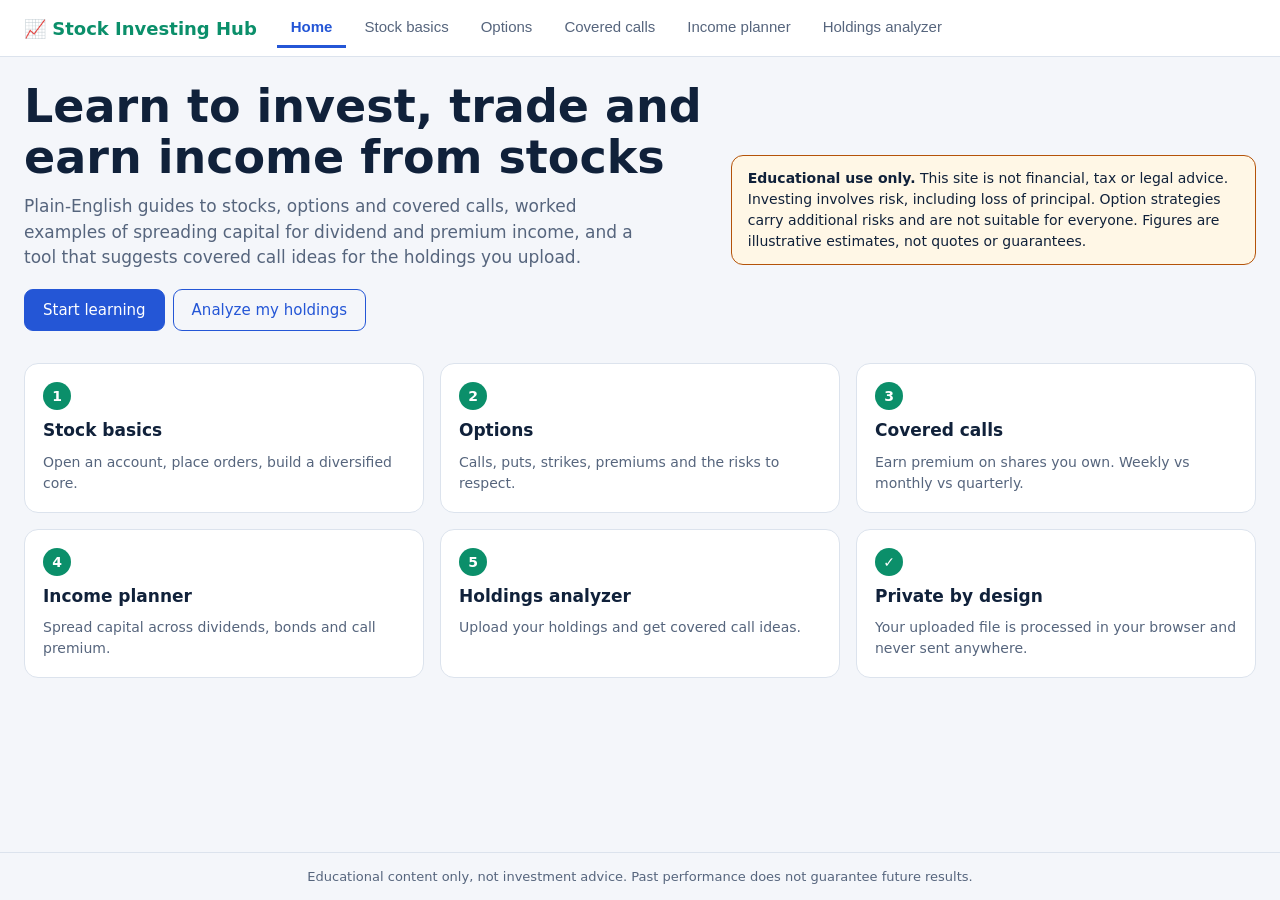
==== site/index.html @ a925d673 "Split into HTML/CSS/JS and switch to tabbed layout" ====
<!DOCTYPE html>
<html lang="en">
<head>
<meta charset="utf-8">
<meta name="viewport" content="width=device-width, initial-scale=1, viewport-fit=cover">
<title>Stock Investing Hub: Learn Stocks, Options and Covered Calls</title>
<link rel="stylesheet" href="styles.css">
</head>
<body>
<header class="top">
<div class="brand">📈 Stock Investing Hub</div>
<nav class="tabs" role="tablist" aria-label="Sections">
<button role="tab" data-tab="home">Home</button>
<button role="tab" data-tab="stocks">Stock basics</button>
<button role="tab" data-tab="options">Options</button>
<button role="tab" data-tab="covered">Covered calls</button>
<button role="tab" data-tab="planner">Income planner</button>
<button role="tab" data-tab="analyzer">Holdings analyzer</button>
</nav>
</header>
<main>

<section class="panel" id="home">
<div class="hero">
<div><h1>Learn to invest, trade and earn income from stocks</h1>
<p>Plain-English guides to stocks, options and covered calls, worked examples of spreading capital for dividend and premium income, and a tool that suggests covered call ideas for the holdings you upload.</p>
<a class="btn" href="#stocks">Start learning</a><a class="btn alt" href="#analyzer">Analyze my holdings</a></div>
<div class="warn"><b>Educational use only.</b> This site is not financial, tax or legal advice. Investing involves risk, including loss of principal. Option strategies carry additional risks and are not suitable for everyone. Figures are illustrative estimates, not quotes or guarantees.</div>
</div>
<div class="grid g3">
<a class="tile" href="#stocks"><span>1</span><h3>Stock basics</h3><p>Open an account, place orders, build a diversified core.</p></a>
<a class="tile" href="#options"><span>2</span><h3>Options</h3><p>Calls, puts, strikes, premiums and the risks to respect.</p></a>
<a class="tile" href="#covered"><span>3</span><h3>Covered calls</h3><p>Earn premium on shares you own. Weekly vs monthly vs quarterly.</p></a>
<a class="tile" href="#planner"><span>4</span><h3>Income planner</h3><p>Spread capital across dividends, bonds and call premium.</p></a>
<a class="tile" href="#analyzer"><span>5</span><h3>Holdings analyzer</h3><p>Upload your holdings and get covered call ideas.</p></a>
<div class="tile static"><span>✓</span><h3>Private by design</h3><p>Your uploaded file is processed in your browser and never sent anywhere.</p></div>
</div>
</section>

<section class="panel" id="stocks">
<h2>Stock trading basics</h2><p class="sub">The foundation before you touch options.</p>
<div class="grid g3">
<div class="card"><h3>Getting started</h3><ol><li>Open a brokerage account (taxable, IRA or Roth IRA).</li><li>Fund it by bank transfer.</li><li>Search a ticker, review price, volume and fundamentals.</li><li>Place an order and confirm the details.</li><li>Track, rebalance and keep records for taxes.</li></ol></div>
<div class="card"><h3>Order types</h3><ul><li><b>Market:</b> buys now at the best available price. Fast, but the price can slip.</li><li><b>Limit:</b> buys or sells only at your price or better. Preferred for most trades.</li><li><b>Stop / stop-limit:</b> triggers when price hits a level, to cap losses.</li><li><b>Day vs GTC:</b> expires today, or stays open until canceled.</li></ul></div>
<div class="card"><h3>Core principles</h3><ul><li>Diversify across companies, sectors and asset types.</li><li>Broad index ETFs are a low-cost core holding.</li><li>Size positions so one loss cannot hurt you badly.</li><li>Dividend yield is only one part of total return.</li><li>Only invest money you will not need soon.</li></ul></div>
</div>
</section>

<section class="panel" id="options">
<h2>Options trading basics</h2><p class="sub">An option is a contract on 100 shares of a stock.</p>
<div class="grid g3">
<div class="card"><h3>Key terms</h3><ul><li><b>Call:</b> right to buy at the strike price. <b>Put:</b> right to sell.</li><li><b>Strike:</b> the agreed price. <b>Expiration:</b> the last day the contract is valid.</li><li><b>Premium:</b> the option's price per share (x100 per contract).</li><li><b>In / at / out of the money:</b> strike below, near or above the stock price (for calls).</li><li><b>Delta:</b> sensitivity to the stock price, and a rough chance of finishing in the money.</li></ul></div>
<div class="card"><h3>How to place an options trade</h3><ol><li>Apply for options approval with your broker.</li><li>Open the option chain for a ticker.</li><li>Pick expiration, then strike.</li><li>Choose the action: Buy to Open, Sell to Open, Buy to Close or Sell to Close.</li><li>Use a <b>limit order</b> near the mid price between bid and ask.</li></ol></div>
<div class="card"><h3>Risks to respect</h3><ul><li>Bought options can expire worthless: you can lose 100% of the premium.</li><li>Time decay (theta) works against buyers and for sellers.</li><li>Selling uncovered options can mean large losses. Beginners should stay with defined-risk or covered strategies.</li><li>Wide bid/ask spreads on thin options quietly cost money.</li></ul></div>
</div>
</section>

<section class="panel" id="covered">
<h2>Covered calls, step by step</h2><p class="sub">Own 100 shares, sell a call against them, collect the premium.</p>
<div class="grid g3">
<div class="card"><h3>How it works</h3><ol><li>Own at least 100 shares of a stock you are willing to sell.</li><li>Sell to Open one call per 100 shares, usually out of the money.</li><li>Collect the premium immediately.</li><li>At expiration, one of three things happens.</li></ol><p><b>Example:</b> You own 100 shares of XYZ at $50. Sell a 1-month $53 call for $0.90. You receive $90.</p></div>
<div class="card"><h3>Possible outcomes</h3><ul><li><b>Stock stays below $53:</b> the call expires worthless. You keep the shares and the $90. Repeat.</li><li><b>Stock rises above $53:</b> shares are called away at $53. Maximum gain is $300 stock gain plus $90 premium = $390.</li><li><b>Stock falls:</b> you keep the premium, which cushions the loss. Breakeven is $49.10, but the shares can still lose value.</li></ul></div>
<div class="card"><h3>Trade-offs and checks</h3><ul><li>Upside is capped at the strike plus premium.</li><li>Check <b>earnings and ex-dividend dates</b> before expiry. Early assignment risk rises before ex-dividend dates.</li><li>Lower strikes pay more but are more likely to be assigned.</li><li><b>Rolling:</b> buy back the call and sell a later or higher one.</li><li>Assignment can trigger taxable gains. Check tax rules for your account.</li></ul></div>
</div>
<h3 class="gap">Weekly vs monthly vs quarterly expirations</h3>
<div class="tw"><table><tr><th></th><th>Weekly (about 7 days)</th><th>Monthly (about 30 days)</th><th>Quarterly (about 90 days)</th></tr>
<tr><td><b>Premium collected</b></td><td>Smallest per trade</td><td>Moderate</td><td>Largest per trade</td></tr>
<tr><td><b>Time decay</b></td><td>Fastest per day</td><td>Steady</td><td>Slowest per day</td></tr>
<tr><td><b>Effort and fees</b></td><td>High: up to 52 trades a year</td><td>Medium: about 12</td><td>Low: about 4</td></tr>
<tr><td><b>Assignment risk</b></td><td>Re-decided every week</td><td>Moderate</td><td>Stock can run far past the strike</td></tr>
<tr><td><b>Flexibility</b></td><td>Adapts quickly to price moves</td><td>Good balance</td><td>Locked in longer</td></tr>
<tr><td><b>Often suits</b></td><td>Active, experienced traders</td><td>Most beginners and income investors</td><td>Hands-off, lower-volatility holdings</td></tr></table></div>
</section>

<section class="panel" id="planner">
<h2>Spreading capital for income</h2><p class="sub">Edit the amount, allocations and yields to estimate cash income from dividends and covered calls.</p>
<div class="split">
<div>
<div class="ctl"><label>Capital ($)<input type="number" id="cap" value="100000" step="1000" class="wide"></label>
<label>Stock holdings written with calls (%)<input type="number" id="cov" value="50"></label>
<label>Avg premium per month (% of stock value)<input type="number" id="prem" value="0.8" step="0.1"></label></div>
<div class="tw"><table id="alloc"></table></div>
<div class="bar" id="allocbar" aria-hidden="true"></div>
<div class="legend" id="alloclegend"></div>
</div>
<div>
<div class="kpis one" id="plankpi"></div>
<div class="card gapsm"><h3>Example: $100,000 income mix</h3><ul><li>40% broad index ETFs (growth, low cost)</li><li>25% dividend growth stocks</li><li>15% higher-yield income ETFs</li><li>20% T-bills or cash (stability and opportunities)</li></ul><p>Only write calls on stocks you are happy to sell, and keep any single stock to a size you can afford to lose.</p></div>
<div class="warn">Illustrative only. Dividends can be cut, prices fall, and premium varies with volatility. Allocation must total 100%.</div>
</div></div>
</section>

<section class="panel" id="analyzer">
<h2>Covered call analyzer for your holdings</h2>
<div class="split side">
<aside class="card">
<h3>1. Your holdings</h3>
<p>CSV with columns <span class="pill">symbol</span> <span class="pill">shares</span> <span class="pill">price</span> (price optional, editable). Processed in your browser only.</p>
<input type="file" id="file" accept=".csv,.txt"><button class="btn alt" id="sample" type="button">Load sample</button>
<h3>2. Settings</h3>
<label>Expiration<select id="exp"><option value="7">Weekly (7 days)</option><option value="30" selected>Monthly (30 days)</option><option value="90">Quarterly (90 days)</option></select></label>
<label>Style<select id="sty"><option value="0.40">Income (more premium, ~40 delta)</option><option value="0.30" selected>Balanced (~30 delta)</option><option value="0.15">Growth-friendly (~15 delta)</option></select></label>
<label>Assumed volatility (%)<input type="number" id="iv" value="30"></label>
<div class="warn small"><b>Estimates only.</b> Strikes and premiums use Black-Scholes with your assumed volatility and a 4.5% risk-free rate, not live quotes. Check the real option chain, earnings and ex-dividend dates before trading. Only whole 100-share lots can be covered.</div>
</aside>
<div>
<div class="kpis" id="resk"></div>
<div class="tw"><table id="res"><tr><td>Upload a CSV or load the sample to begin.</td></tr></table></div>
</div></div>
</section>

</main>
<footer>Educational content only, not investment advice. Past performance does not guarantee future results.</footer>
<script src="app.js"></script>
</body>
</html>
---- site/styles.css ----
:root{--bg:#f4f6fa;--card:#fff;--ink:#10213a;--mute:#56657d;--acc:#0b8f6a;--acc2:#2456d6;--line:#dce3ed;--warn:#b45309;--warnbg:#fff7e6;
color-scheme:light dark;box-sizing:border-box;padding-top:env(safe-area-inset-top,0px);padding-bottom:env(safe-area-inset-bottom,0px)}
@media (prefers-color-scheme:dark){:root{--bg:#0b1322;--card:#141f35;--ink:#e9eff9;--mute:#9aaac6;--acc:#34d399;--acc2:#7ea2ff;--line:#26385a;--warn:#fbbf24;--warnbg:#2b2210}}
*{box-sizing:border-box}
html,body{height:100%}
body{margin:0;background:var(--bg);color:var(--ink);font-family:Inter,system-ui,-apple-system,"Segoe UI",Roboto,sans-serif;line-height:1.5;display:flex;flex-direction:column;min-height:100%}
.top{position:sticky;top:env(safe-area-inset-top,0px);z-index:5;background:var(--card);border-bottom:1px solid var(--line);display:flex;gap:20px;align-items:center;padding:8px 24px;flex-wrap:wrap}
.brand{font-weight:800;font-size:18px;color:var(--acc)}
.tabs{display:flex;gap:4px;overflow-x:auto;flex:1}
.tabs button{background:none;border:0;border-bottom:3px solid transparent;color:var(--mute);padding:10px 14px;font-size:15px;cursor:pointer;white-space:nowrap;border-radius:6px 6px 0 0}
.tabs button:hover{color:var(--ink)}
.tabs button[aria-selected="true"]{color:var(--acc2);border-bottom-color:var(--acc2);font-weight:600}
main{flex:1;width:100%;max-width:1360px;margin:0 auto;padding:24px}
.panel{display:none}
.panel.on{display:block}
h2{font-size:clamp(24px,3vw,32px);margin:0 0 4px}
h3{margin:0 0 8px;font-size:17px}
h3.gap{margin:26px 0 10px}
.sub{color:var(--mute);margin:0 0 18px}
.hero{display:grid;gap:24px;grid-template-columns:1.3fr 1fr;align-items:center;margin-bottom:24px}
.hero h1{font-size:clamp(30px,4vw,46px);line-height:1.1;margin:0 0 12px}
.hero p{font-size:17px;color:var(--mute);margin:0 0 18px;max-width:58ch}
.btn{display:inline-block;background:var(--acc2);color:#fff;border:1px solid var(--acc2);border-radius:9px;padding:9px 18px;font-size:15px;cursor:pointer;text-decoration:none;margin:0 8px 8px 0}
.btn.alt{background:transparent;color:var(--acc2)}
.grid{display:grid;gap:16px}
.g3{grid-template-columns:repeat(3,1fr)}
.card,.tile{background:var(--card);border:1px solid var(--line);border-radius:14px;padding:18px}
.card ol,.card ul{margin:6px 0 0;padding-left:20px;color:var(--mute)}
.card li{margin-bottom:6px}
.card p{margin:8px 0;color:var(--mute)}
.tile{display:block;color:inherit;text-decoration:none;transition:border-color .15s,transform .15s}
a.tile:hover{border-color:var(--acc2);transform:translateY(-2px)}
.tile span{display:inline-block;width:28px;height:28px;line-height:28px;text-align:center;border-radius:50%;background:var(--acc);color:#fff;font-weight:700;font-size:14px;margin-bottom:8px}
.tile p{margin:0;color:var(--mute);font-size:14px}
.warn{background:var(--warnbg);border:1px solid var(--warn);border-radius:12px;padding:12px 16px;font-size:14px;margin:12px 0}
.warn.small{font-size:12.5px;padding:10px 12px}
.split{display:grid;gap:20px;grid-template-columns:1.25fr 1fr;align-items:start}
.split.side{grid-template-columns:320px 1fr}
.split.side aside label{margin-bottom:10px}
.split.side aside input[type=file]{max-width:100%;margin-bottom:8px}
.tw{overflow-x:auto;border:1px solid var(--line);border-radius:12px;background:var(--card)}
table{border-collapse:collapse;width:100%;font-size:14px}
th,td{padding:9px 12px;text-align:left;border-bottom:1px solid var(--line);vertical-align:top}
tr:last-child td{border-bottom:0}
th{color:var(--mute);font-weight:600;white-space:nowrap}
td.n,th.n{text-align:right;white-space:nowrap}
input,select{background:var(--bg);color:var(--ink);border:1px solid var(--line);border-radius:7px;padding:6px 8px;font-size:14px;max-width:100%}
input[type=number]{width:84px}
input.wide{width:130px}
label{display:flex;flex-direction:column;font-size:13px;color:var(--mute);gap:4px}
.ctl{display:flex;flex-wrap:wrap;gap:14px;align-items:end;margin-bottom:14px}
.kpis{display:grid;gap:12px;grid-template-columns:repeat(auto-fit,minmax(150px,1fr));margin-bottom:14px}
.kpis.one{grid-template-columns:1fr 1fr}
.kpi{background:var(--card);border:1px solid var(--line);border-radius:12px;padding:12px 14px}
.kpi b{display:block;font-size:22px;color:var(--acc)}
.kpi span{font-size:13px;color:var(--mute)}
.pill{display:inline-block;padding:1px 8px;border-radius:99px;background:var(--bg);border:1px solid var(--line);font-size:12px;color:var(--mute)}
.bar{display:flex;height:16px;border-radius:8px;overflow:hidden;margin-top:14px;background:var(--line)}
.legend{display:flex;flex-wrap:wrap;gap:6px 16px;font-size:12.5px;color:var(--mute);margin-top:8px}
.legend i{display:inline-block;width:10px;height:10px;border-radius:2px;margin-right:5px}
.gapsm{margin-top:14px}
footer{border-top:1px solid var(--line);padding:14px 20px;text-align:center;color:var(--mute);font-size:13px}
@media (max-width:980px){.g3,.hero,.split,.split.side{grid-template-columns:1fr}.top{padding:8px 12px}main{padding:16px}}
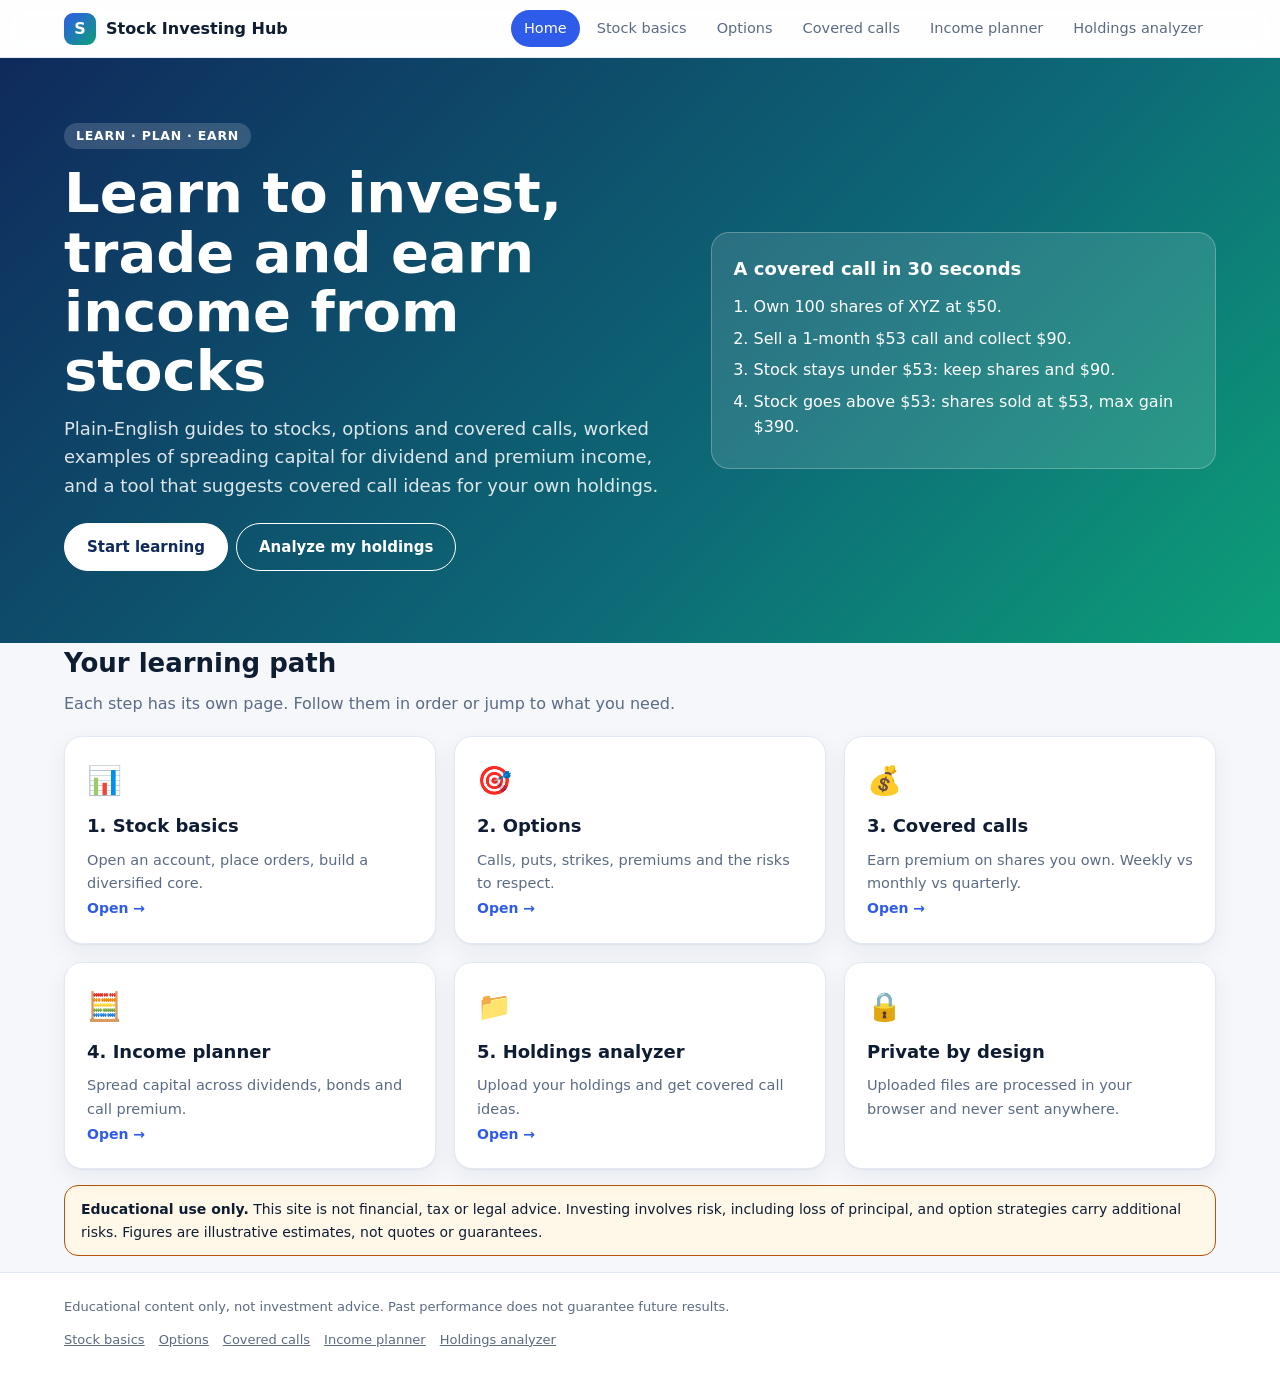
==== commit 41fdd166: "Convert to multi-page site with new design" ====
--- a/site/index.html
+++ b/site/index.html
@@ -1,116 +1,14 @@
 <!DOCTYPE html>
-<html lang="en">
-<head>
-<meta charset="utf-8">
-<meta name="viewport" content="width=device-width, initial-scale=1, viewport-fit=cover">
-<title>Stock Investing Hub: Learn Stocks, Options and Covered Calls</title>
-<link rel="stylesheet" href="styles.css">
-</head>
-<body>
-<header class="top">
-<div class="brand">📈 Stock Investing Hub</div>
-<nav class="tabs" role="tablist" aria-label="Sections">
-<button role="tab" data-tab="home">Home</button>
-<button role="tab" data-tab="stocks">Stock basics</button>
-<button role="tab" data-tab="options">Options</button>
-<button role="tab" data-tab="covered">Covered calls</button>
-<button role="tab" data-tab="planner">Income planner</button>
-<button role="tab" data-tab="analyzer">Holdings analyzer</button>
-</nav>
-</header>
-<main>
-
-<section class="panel" id="home">
-<div class="hero">
-<div><h1>Learn to invest, trade and earn income from stocks</h1>
-<p>Plain-English guides to stocks, options and covered calls, worked examples of spreading capital for dividend and premium income, and a tool that suggests covered call ideas for the holdings you upload.</p>
-<a class="btn" href="#stocks">Start learning</a><a class="btn alt" href="#analyzer">Analyze my holdings</a></div>
-<div class="warn"><b>Educational use only.</b> This site is not financial, tax or legal advice. Investing involves risk, including loss of principal. Option strategies carry additional risks and are not suitable for everyone. Figures are illustrative estimates, not quotes or guarantees.</div>
-</div>
+<html lang="en"><head><meta charset="utf-8"><meta name="viewport" content="width=device-width, initial-scale=1, viewport-fit=cover"><title>Home | Stock Investing Hub</title><link rel="stylesheet" href="styles.css"></head><body>
+<header class="site-head"><div class="wrap head-in"><a class="logo" href="index.html"><i>S</i><span>Stock Investing Hub</span></a><nav><a href="index.html" aria-current="page">Home</a><a href="stocks.html">Stock basics</a><a href="options.html">Options</a><a href="covered-calls.html">Covered calls</a><a href="planner.html">Income planner</a><a href="analyzer.html">Holdings analyzer</a></nav></div></header>
+<section class="hero"><div class="wrap"><div><span class="kick">Learn &middot; Plan &middot; Earn</span><h1>Learn to invest, trade and earn income from stocks</h1><p>Plain-English guides to stocks, options and covered calls, worked examples of spreading capital for dividend and premium income, and a tool that suggests covered call ideas for your own holdings.</p><a class="btn" href="stocks.html">Start learning</a><a class="btn alt" href="analyzer.html">Analyze my holdings</a></div>
+<div class="glass"><h3>A covered call in 30 seconds</h3><ol><li>Own 100 shares of XYZ at $50.</li><li>Sell a 1-month $53 call and collect $90.</li><li>Stock stays under $53: keep shares and $90.</li><li>Stock goes above $53: shares sold at $53, max gain $390.</li></ol></div></div></section>
+<main class="wrap"><h2>Your learning path</h2><p class="sub">Each step has its own page. Follow them in order or jump to what you need.</p>
 <div class="grid g3">
-<a class="tile" href="#stocks"><span>1</span><h3>Stock basics</h3><p>Open an account, place orders, build a diversified core.</p></a>
-<a class="tile" href="#options"><span>2</span><h3>Options</h3><p>Calls, puts, strikes, premiums and the risks to respect.</p></a>
-<a class="tile" href="#covered"><span>3</span><h3>Covered calls</h3><p>Earn premium on shares you own. Weekly vs monthly vs quarterly.</p></a>
-<a class="tile" href="#planner"><span>4</span><h3>Income planner</h3><p>Spread capital across dividends, bonds and call premium.</p></a>
-<a class="tile" href="#analyzer"><span>5</span><h3>Holdings analyzer</h3><p>Upload your holdings and get covered call ideas.</p></a>
-<div class="tile static"><span>✓</span><h3>Private by design</h3><p>Your uploaded file is processed in your browser and never sent anywhere.</p></div>
-</div>
-</section>
-
-<section class="panel" id="stocks">
-<h2>Stock trading basics</h2><p class="sub">The foundation before you touch options.</p>
-<div class="grid g3">
-<div class="card"><h3>Getting started</h3><ol><li>Open a brokerage account (taxable, IRA or Roth IRA).</li><li>Fund it by bank transfer.</li><li>Search a ticker, review price, volume and fundamentals.</li><li>Place an order and confirm the details.</li><li>Track, rebalance and keep records for taxes.</li></ol></div>
-<div class="card"><h3>Order types</h3><ul><li><b>Market:</b> buys now at the best available price. Fast, but the price can slip.</li><li><b>Limit:</b> buys or sells only at your price or better. Preferred for most trades.</li><li><b>Stop / stop-limit:</b> triggers when price hits a level, to cap losses.</li><li><b>Day vs GTC:</b> expires today, or stays open until canceled.</li></ul></div>
-<div class="card"><h3>Core principles</h3><ul><li>Diversify across companies, sectors and asset types.</li><li>Broad index ETFs are a low-cost core holding.</li><li>Size positions so one loss cannot hurt you badly.</li><li>Dividend yield is only one part of total return.</li><li>Only invest money you will not need soon.</li></ul></div>
-</div>
-</section>
-
-<section class="panel" id="options">
-<h2>Options trading basics</h2><p class="sub">An option is a contract on 100 shares of a stock.</p>
-<div class="grid g3">
-<div class="card"><h3>Key terms</h3><ul><li><b>Call:</b> right to buy at the strike price. <b>Put:</b> right to sell.</li><li><b>Strike:</b> the agreed price. <b>Expiration:</b> the last day the contract is valid.</li><li><b>Premium:</b> the option's price per share (x100 per contract).</li><li><b>In / at / out of the money:</b> strike below, near or above the stock price (for calls).</li><li><b>Delta:</b> sensitivity to the stock price, and a rough chance of finishing in the money.</li></ul></div>
-<div class="card"><h3>How to place an options trade</h3><ol><li>Apply for options approval with your broker.</li><li>Open the option chain for a ticker.</li><li>Pick expiration, then strike.</li><li>Choose the action: Buy to Open, Sell to Open, Buy to Close or Sell to Close.</li><li>Use a <b>limit order</b> near the mid price between bid and ask.</li></ol></div>
-<div class="card"><h3>Risks to respect</h3><ul><li>Bought options can expire worthless: you can lose 100% of the premium.</li><li>Time decay (theta) works against buyers and for sellers.</li><li>Selling uncovered options can mean large losses. Beginners should stay with defined-risk or covered strategies.</li><li>Wide bid/ask spreads on thin options quietly cost money.</li></ul></div>
-</div>
-</section>
-
-<section class="panel" id="covered">
-<h2>Covered calls, step by step</h2><p class="sub">Own 100 shares, sell a call against them, collect the premium.</p>
-<div class="grid g3">
-<div class="card"><h3>How it works</h3><ol><li>Own at least 100 shares of a stock you are willing to sell.</li><li>Sell to Open one call per 100 shares, usually out of the money.</li><li>Collect the premium immediately.</li><li>At expiration, one of three things happens.</li></ol><p><b>Example:</b> You own 100 shares of XYZ at $50. Sell a 1-month $53 call for $0.90. You receive $90.</p></div>
-<div class="card"><h3>Possible outcomes</h3><ul><li><b>Stock stays below $53:</b> the call expires worthless. You keep the shares and the $90. Repeat.</li><li><b>Stock rises above $53:</b> shares are called away at $53. Maximum gain is $300 stock gain plus $90 premium = $390.</li><li><b>Stock falls:</b> you keep the premium, which cushions the loss. Breakeven is $49.10, but the shares can still lose value.</li></ul></div>
-<div class="card"><h3>Trade-offs and checks</h3><ul><li>Upside is capped at the strike plus premium.</li><li>Check <b>earnings and ex-dividend dates</b> before expiry. Early assignment risk rises before ex-dividend dates.</li><li>Lower strikes pay more but are more likely to be assigned.</li><li><b>Rolling:</b> buy back the call and sell a later or higher one.</li><li>Assignment can trigger taxable gains. Check tax rules for your account.</li></ul></div>
-</div>
-<h3 class="gap">Weekly vs monthly vs quarterly expirations</h3>
-<div class="tw"><table><tr><th></th><th>Weekly (about 7 days)</th><th>Monthly (about 30 days)</th><th>Quarterly (about 90 days)</th></tr>
-<tr><td><b>Premium collected</b></td><td>Smallest per trade</td><td>Moderate</td><td>Largest per trade</td></tr>
-<tr><td><b>Time decay</b></td><td>Fastest per day</td><td>Steady</td><td>Slowest per day</td></tr>
-<tr><td><b>Effort and fees</b></td><td>High: up to 52 trades a year</td><td>Medium: about 12</td><td>Low: about 4</td></tr>
-<tr><td><b>Assignment risk</b></td><td>Re-decided every week</td><td>Moderate</td><td>Stock can run far past the strike</td></tr>
-<tr><td><b>Flexibility</b></td><td>Adapts quickly to price moves</td><td>Good balance</td><td>Locked in longer</td></tr>
-<tr><td><b>Often suits</b></td><td>Active, experienced traders</td><td>Most beginners and income investors</td><td>Hands-off, lower-volatility holdings</td></tr></table></div>
-</section>
-
-<section class="panel" id="planner">
-<h2>Spreading capital for income</h2><p class="sub">Edit the amount, allocations and yields to estimate cash income from dividends and covered calls.</p>
-<div class="split">
-<div>
-<div class="ctl"><label>Capital ($)<input type="number" id="cap" value="100000" step="1000" class="wide"></label>
-<label>Stock holdings written with calls (%)<input type="number" id="cov" value="50"></label>
-<label>Avg premium per month (% of stock value)<input type="number" id="prem" value="0.8" step="0.1"></label></div>
-<div class="tw"><table id="alloc"></table></div>
-<div class="bar" id="allocbar" aria-hidden="true"></div>
-<div class="legend" id="alloclegend"></div>
-</div>
-<div>
-<div class="kpis one" id="plankpi"></div>
-<div class="card gapsm"><h3>Example: $100,000 income mix</h3><ul><li>40% broad index ETFs (growth, low cost)</li><li>25% dividend growth stocks</li><li>15% higher-yield income ETFs</li><li>20% T-bills or cash (stability and opportunities)</li></ul><p>Only write calls on stocks you are happy to sell, and keep any single stock to a size you can afford to lose.</p></div>
-<div class="warn">Illustrative only. Dividends can be cut, prices fall, and premium varies with volatility. Allocation must total 100%.</div>
-</div></div>
-</section>
-
-<section class="panel" id="analyzer">
-<h2>Covered call analyzer for your holdings</h2>
-<div class="split side">
-<aside class="card">
-<h3>1. Your holdings</h3>
-<p>CSV with columns <span class="pill">symbol</span> <span class="pill">shares</span> <span class="pill">price</span> (price optional, editable). Processed in your browser only.</p>
-<input type="file" id="file" accept=".csv,.txt"><button class="btn alt" id="sample" type="button">Load sample</button>
-<h3>2. Settings</h3>
-<label>Expiration<select id="exp"><option value="7">Weekly (7 days)</option><option value="30" selected>Monthly (30 days)</option><option value="90">Quarterly (90 days)</option></select></label>
-<label>Style<select id="sty"><option value="0.40">Income (more premium, ~40 delta)</option><option value="0.30" selected>Balanced (~30 delta)</option><option value="0.15">Growth-friendly (~15 delta)</option></select></label>
-<label>Assumed volatility (%)<input type="number" id="iv" value="30"></label>
-<div class="warn small"><b>Estimates only.</b> Strikes and premiums use Black-Scholes with your assumed volatility and a 4.5% risk-free rate, not live quotes. Check the real option chain, earnings and ex-dividend dates before trading. Only whole 100-share lots can be covered.</div>
-</aside>
-<div>
-<div class="kpis" id="resk"></div>
-<div class="tw"><table id="res"><tr><td>Upload a CSV or load the sample to begin.</td></tr></table></div>
-</div></div>
-</section>
-
-</main>
-<footer>Educational content only, not investment advice. Past performance does not guarantee future results.</footer>
-<script src="app.js"></script>
-</body>
-</html>
+<a class="tile" href="stocks.html"><span class="ic">📊</span><h3>1. Stock basics</h3><p>Open an account, place orders, build a diversified core.</p><b>Open &rarr;</b></a>
+<a class="tile" href="options.html"><span class="ic">🎯</span><h3>2. Options</h3><p>Calls, puts, strikes, premiums and the risks to respect.</p><b>Open &rarr;</b></a>
+<a class="tile" href="covered-calls.html"><span class="ic">💰</span><h3>3. Covered calls</h3><p>Earn premium on shares you own. Weekly vs monthly vs quarterly.</p><b>Open &rarr;</b></a>
+<a class="tile" href="planner.html"><span class="ic">🧮</span><h3>4. Income planner</h3><p>Spread capital across dividends, bonds and call premium.</p><b>Open &rarr;</b></a>
+<a class="tile" href="analyzer.html"><span class="ic">📁</span><h3>5. Holdings analyzer</h3><p>Upload your holdings and get covered call ideas.</p><b>Open &rarr;</b></a>
+<div class="tile"><span class="ic">🔒</span><h3>Private by design</h3><p>Uploaded files are processed in your browser and never sent anywhere.</p></div></div><div class="warn"><b>Educational use only.</b> This site is not financial, tax or legal advice. Investing involves risk, including loss of principal, and option strategies carry additional risks. Figures are illustrative estimates, not quotes or guarantees.</div></main>
+<footer><div class="wrap"><span>Educational content only, not investment advice. Past performance does not guarantee future results.</span><span><a href="stocks.html">Stock basics</a><a href="options.html">Options</a><a href="covered-calls.html">Covered calls</a><a href="planner.html">Income planner</a><a href="analyzer.html">Holdings analyzer</a></span></div></footer></body></html>
--- a/site/styles.css
+++ b/site/styles.css
@@ -1,63 +1,84 @@
-:root{--bg:#f4f6fa;--card:#fff;--ink:#10213a;--mute:#56657d;--acc:#0b8f6a;--acc2:#2456d6;--line:#dce3ed;--warn:#b45309;--warnbg:#fff7e6;
+:root{--bg:#f5f7fb;--card:#fff;--ink:#0f1d33;--mute:#5b6b84;--acc:#0d9f78;--acc2:#2f5bea;--line:#e3e9f2;--warn:#b45309;--warnbg:#fff8e8;--sh:0 1px 2px rgba(15,29,51,.05),0 8px 24px rgba(15,29,51,.06);
 color-scheme:light dark;box-sizing:border-box;padding-top:env(safe-area-inset-top,0px);padding-bottom:env(safe-area-inset-bottom,0px)}
-@media (prefers-color-scheme:dark){:root{--bg:#0b1322;--card:#141f35;--ink:#e9eff9;--mute:#9aaac6;--acc:#34d399;--acc2:#7ea2ff;--line:#26385a;--warn:#fbbf24;--warnbg:#2b2210}}
+@media (prefers-color-scheme:dark){:root{--bg:#0a1220;--card:#121d33;--ink:#e8eefa;--mute:#9aaac6;--acc:#34d399;--acc2:#7ea2ff;--line:#233553;--warn:#fbbf24;--warnbg:#2b2210;--sh:0 1px 2px rgba(0,0,0,.3),0 8px 24px rgba(0,0,0,.25)}}
 *{box-sizing:border-box}
-html,body{height:100%}
-body{margin:0;background:var(--bg);color:var(--ink);font-family:Inter,system-ui,-apple-system,"Segoe UI",Roboto,sans-serif;line-height:1.5;display:flex;flex-direction:column;min-height:100%}
-.top{position:sticky;top:env(safe-area-inset-top,0px);z-index:5;background:var(--card);border-bottom:1px solid var(--line);display:flex;gap:20px;align-items:center;padding:8px 24px;flex-wrap:wrap}
-.brand{font-weight:800;font-size:18px;color:var(--acc)}
-.tabs{display:flex;gap:4px;overflow-x:auto;flex:1}
-.tabs button{background:none;border:0;border-bottom:3px solid transparent;color:var(--mute);padding:10px 14px;font-size:15px;cursor:pointer;white-space:nowrap;border-radius:6px 6px 0 0}
-.tabs button:hover{color:var(--ink)}
-.tabs button[aria-selected="true"]{color:var(--acc2);border-bottom-color:var(--acc2);font-weight:600}
-main{flex:1;width:100%;max-width:1360px;margin:0 auto;padding:24px}
-.panel{display:none}
-.panel.on{display:block}
-h2{font-size:clamp(24px,3vw,32px);margin:0 0 4px}
-h3{margin:0 0 8px;font-size:17px}
-h3.gap{margin:26px 0 10px}
-.sub{color:var(--mute);margin:0 0 18px}
-.hero{display:grid;gap:24px;grid-template-columns:1.3fr 1fr;align-items:center;margin-bottom:24px}
-.hero h1{font-size:clamp(30px,4vw,46px);line-height:1.1;margin:0 0 12px}
-.hero p{font-size:17px;color:var(--mute);margin:0 0 18px;max-width:58ch}
-.btn{display:inline-block;background:var(--acc2);color:#fff;border:1px solid var(--acc2);border-radius:9px;padding:9px 18px;font-size:15px;cursor:pointer;text-decoration:none;margin:0 8px 8px 0}
-.btn.alt{background:transparent;color:var(--acc2)}
-.grid{display:grid;gap:16px}
-.g3{grid-template-columns:repeat(3,1fr)}
-.card,.tile{background:var(--card);border:1px solid var(--line);border-radius:14px;padding:18px}
-.card ol,.card ul{margin:6px 0 0;padding-left:20px;color:var(--mute)}
-.card li{margin-bottom:6px}
+body{margin:0;background:var(--bg);color:var(--ink);font-family:Inter,"SF Pro Text",system-ui,-apple-system,"Segoe UI",Roboto,sans-serif;line-height:1.6;min-height:100vh;display:flex;flex-direction:column}
+a{color:var(--acc2)}
+.wrap{width:100%;max-width:1200px;margin:0 auto;padding:0 24px}
+.site-head{position:sticky;top:env(safe-area-inset-top,0px);z-index:10;background:color-mix(in srgb,var(--card) 88%,transparent);backdrop-filter:blur(10px);border-bottom:1px solid var(--line)}
+.head-in{display:flex;align-items:center;gap:24px;padding-top:10px;padding-bottom:10px}
+.logo{display:flex;align-items:center;gap:10px;font-weight:800;color:var(--ink);text-decoration:none;white-space:nowrap}
+.logo i{width:32px;height:32px;border-radius:9px;background:linear-gradient(135deg,var(--acc2),var(--acc));color:#fff;display:grid;place-items:center;font-style:normal}
+.site-head nav{display:flex;gap:4px;overflow-x:auto;margin-left:auto}
+.site-head nav a{color:var(--mute);text-decoration:none;padding:7px 13px;border-radius:99px;font-size:14.5px;white-space:nowrap}
+.site-head nav a:hover{background:var(--bg);color:var(--ink)}
+.site-head nav a[aria-current="page"]{background:var(--acc2);color:#fff}
+.ph,.hero{background:linear-gradient(135deg,#0f2a5c 0%,#0d6b77 62%,#0d9f78 100%);color:#fff}
+.ph{padding:44px 0 40px}
+.kick{display:inline-block;background:rgba(255,255,255,.16);border-radius:99px;padding:3px 12px;font-size:12.5px;letter-spacing:.06em;text-transform:uppercase;font-weight:600}
+.ph h1{font-size:clamp(28px,4vw,42px);line-height:1.12;margin:12px 0 8px}
+.ph p{margin:0;max-width:62ch;color:rgba(255,255,255,.85);font-size:17px}
+.hero{padding:64px 0}
+.hero .wrap{display:grid;grid-template-columns:1.2fr 1fr;gap:40px;align-items:center}
+.hero h1{font-size:clamp(34px,5vw,56px);line-height:1.06;margin:14px 0}
+.hero p{font-size:18px;color:rgba(255,255,255,.86);max-width:52ch;margin:0 0 22px}
+.glass{background:rgba(255,255,255,.12);border:1px solid rgba(255,255,255,.25);border-radius:18px;padding:22px;backdrop-filter:blur(6px)}
+.glass h3{margin:0 0 10px}
+.glass ol{margin:0;padding-left:20px}
+.glass li{margin-bottom:6px}
+main{flex:1;padding-top:32px;padding-bottom:56px}
+h2{font-size:26px;margin:0 0 6px}
+h3{font-size:18px;margin:0 0 8px}
+.sub{color:var(--mute);margin:0 0 20px}
+.sec{margin-top:36px}
+.btn{display:inline-block;background:#fff;color:#0f2a5c;border:1px solid #fff;border-radius:99px;padding:11px 22px;font-size:15px;font-weight:600;cursor:pointer;text-decoration:none;margin:0 8px 8px 0}
+.btn.alt{background:transparent;color:inherit;border-color:currentColor}
+main .btn{background:var(--acc2);color:#fff;border-color:var(--acc2)}
+main .btn.alt{background:transparent;color:var(--acc2)}
+.grid{display:grid;gap:18px}
+.g2{grid-template-columns:repeat(2,1fr)}.g3{grid-template-columns:repeat(3,1fr)}
+.card{background:var(--card);border:1px solid var(--line);border-radius:18px;padding:22px;box-shadow:var(--sh);border-top:4px solid var(--acc2)}
+.card.green{border-top-color:var(--acc)}.card.amber{border-top-color:#d97706}
+.card ul,.card ol{margin:6px 0 0;padding-left:20px;color:var(--mute)}
+.card li{margin-bottom:7px}
 .card p{margin:8px 0;color:var(--mute)}
-.tile{display:block;color:inherit;text-decoration:none;transition:border-color .15s,transform .15s}
-a.tile:hover{border-color:var(--acc2);transform:translateY(-2px)}
-.tile span{display:inline-block;width:28px;height:28px;line-height:28px;text-align:center;border-radius:50%;background:var(--acc);color:#fff;font-weight:700;font-size:14px;margin-bottom:8px}
-.tile p{margin:0;color:var(--mute);font-size:14px}
-.warn{background:var(--warnbg);border:1px solid var(--warn);border-radius:12px;padding:12px 16px;font-size:14px;margin:12px 0}
+.tile{display:block;background:var(--card);border:1px solid var(--line);border-radius:18px;padding:22px;box-shadow:var(--sh);text-decoration:none;color:var(--ink);transition:transform .15s,border-color .15s}
+.tile:hover{transform:translateY(-3px);border-color:var(--acc2)}
+.tile .ic{font-size:28px;display:block;margin-bottom:8px}
+.tile p{margin:0;color:var(--mute);font-size:14.5px}
+.tile b{color:var(--acc2);font-size:14px}
+.next{display:flex;justify-content:flex-end;margin-top:32px}
+.warn{background:var(--warnbg);border:1px solid var(--warn);border-radius:14px;padding:12px 16px;font-size:14px;margin:16px 0}
 .warn.small{font-size:12.5px;padding:10px 12px}
-.split{display:grid;gap:20px;grid-template-columns:1.25fr 1fr;align-items:start}
-.split.side{grid-template-columns:320px 1fr}
-.split.side aside label{margin-bottom:10px}
-.split.side aside input[type=file]{max-width:100%;margin-bottom:8px}
-.tw{overflow-x:auto;border:1px solid var(--line);border-radius:12px;background:var(--card)}
+.split{display:grid;gap:22px;grid-template-columns:1.25fr 1fr;align-items:start}
+.split.side{grid-template-columns:330px 1fr}
+.tw{overflow-x:auto;border:1px solid var(--line);border-radius:16px;background:var(--card);box-shadow:var(--sh)}
 table{border-collapse:collapse;width:100%;font-size:14px}
-th,td{padding:9px 12px;text-align:left;border-bottom:1px solid var(--line);vertical-align:top}
+th,td{padding:11px 14px;text-align:left;border-bottom:1px solid var(--line);vertical-align:top}
 tr:last-child td{border-bottom:0}
-th{color:var(--mute);font-weight:600;white-space:nowrap}
+th{color:var(--mute);font-weight:600;white-space:nowrap;background:var(--bg)}
 td.n,th.n{text-align:right;white-space:nowrap}
-input,select{background:var(--bg);color:var(--ink);border:1px solid var(--line);border-radius:7px;padding:6px 8px;font-size:14px;max-width:100%}
-input[type=number]{width:84px}
-input.wide{width:130px}
-label{display:flex;flex-direction:column;font-size:13px;color:var(--mute);gap:4px}
-.ctl{display:flex;flex-wrap:wrap;gap:14px;align-items:end;margin-bottom:14px}
-.kpis{display:grid;gap:12px;grid-template-columns:repeat(auto-fit,minmax(150px,1fr));margin-bottom:14px}
-.kpis.one{grid-template-columns:1fr 1fr}
-.kpi{background:var(--card);border:1px solid var(--line);border-radius:12px;padding:12px 14px}
-.kpi b{display:block;font-size:22px;color:var(--acc)}
+input,select{background:var(--bg);color:var(--ink);border:1px solid var(--line);border-radius:9px;padding:7px 10px;font-size:14px;max-width:100%}
+input:focus,select:focus{outline:2px solid var(--acc2);outline-offset:1px}
+input[type=number]{width:90px}input.wide{width:130px}
+label{display:flex;flex-direction:column;font-size:13px;color:var(--mute);gap:4px;margin-bottom:10px}
+.ctl{display:flex;flex-wrap:wrap;gap:14px;align-items:end;margin-bottom:6px}
+.kpis{display:grid;gap:12px;grid-template-columns:repeat(auto-fit,minmax(150px,1fr));margin-bottom:16px}
+.kpis.two{grid-template-columns:1fr 1fr}
+.kpi{background:var(--card);border:1px solid var(--line);border-radius:14px;padding:14px 16px;box-shadow:var(--sh)}
+.kpi b{display:block;font-size:24px;color:var(--acc)}
 .kpi span{font-size:13px;color:var(--mute)}
-.pill{display:inline-block;padding:1px 8px;border-radius:99px;background:var(--bg);border:1px solid var(--line);font-size:12px;color:var(--mute)}
-.bar{display:flex;height:16px;border-radius:8px;overflow:hidden;margin-top:14px;background:var(--line)}
+.pill{display:inline-block;padding:1px 9px;border-radius:99px;background:var(--bg);border:1px solid var(--line);font-size:12px;color:var(--mute)}
+.bar{display:flex;height:16px;border-radius:9px;overflow:hidden;margin-top:14px;background:var(--line)}
 .legend{display:flex;flex-wrap:wrap;gap:6px 16px;font-size:12.5px;color:var(--mute);margin-top:8px}
-.legend i{display:inline-block;width:10px;height:10px;border-radius:2px;margin-right:5px}
-.gapsm{margin-top:14px}
-footer{border-top:1px solid var(--line);padding:14px 20px;text-align:center;color:var(--mute);font-size:13px}
-@media (max-width:980px){.g3,.hero,.split,.split.side{grid-template-columns:1fr}.top{padding:8px 12px}main{padding:16px}}
+.legend i{display:inline-block;width:10px;height:10px;border-radius:3px;margin-right:5px}
+.chart{width:100%;height:auto}
+.chart .ax{stroke:var(--line);stroke-width:1}.chart .zero{stroke:var(--mute);stroke-width:1;stroke-dasharray:3 3}
+.chart .stock{stroke:var(--mute);stroke-width:2;fill:none;stroke-dasharray:6 4}
+.chart .cc{stroke:var(--acc);stroke-width:3;fill:none}
+.chart text{fill:var(--mute);font-size:11px}.chart .lg{fill:var(--acc);font-weight:700}
+.gapsm{margin-top:16px}
+footer{background:var(--card);border-top:1px solid var(--line);padding:24px 0;color:var(--mute);font-size:13px}
+footer .wrap{display:flex;flex-wrap:wrap;gap:12px 24px;justify-content:space-between}
+footer a{color:var(--mute);margin-right:14px}
+@media (max-width:900px){.g2,.g3,.hero .wrap,.split,.split.side{grid-template-columns:1fr}.wrap{padding:0 16px}.head-in{gap:10px}.logo span{display:none}.hero{padding:40px 0}}
